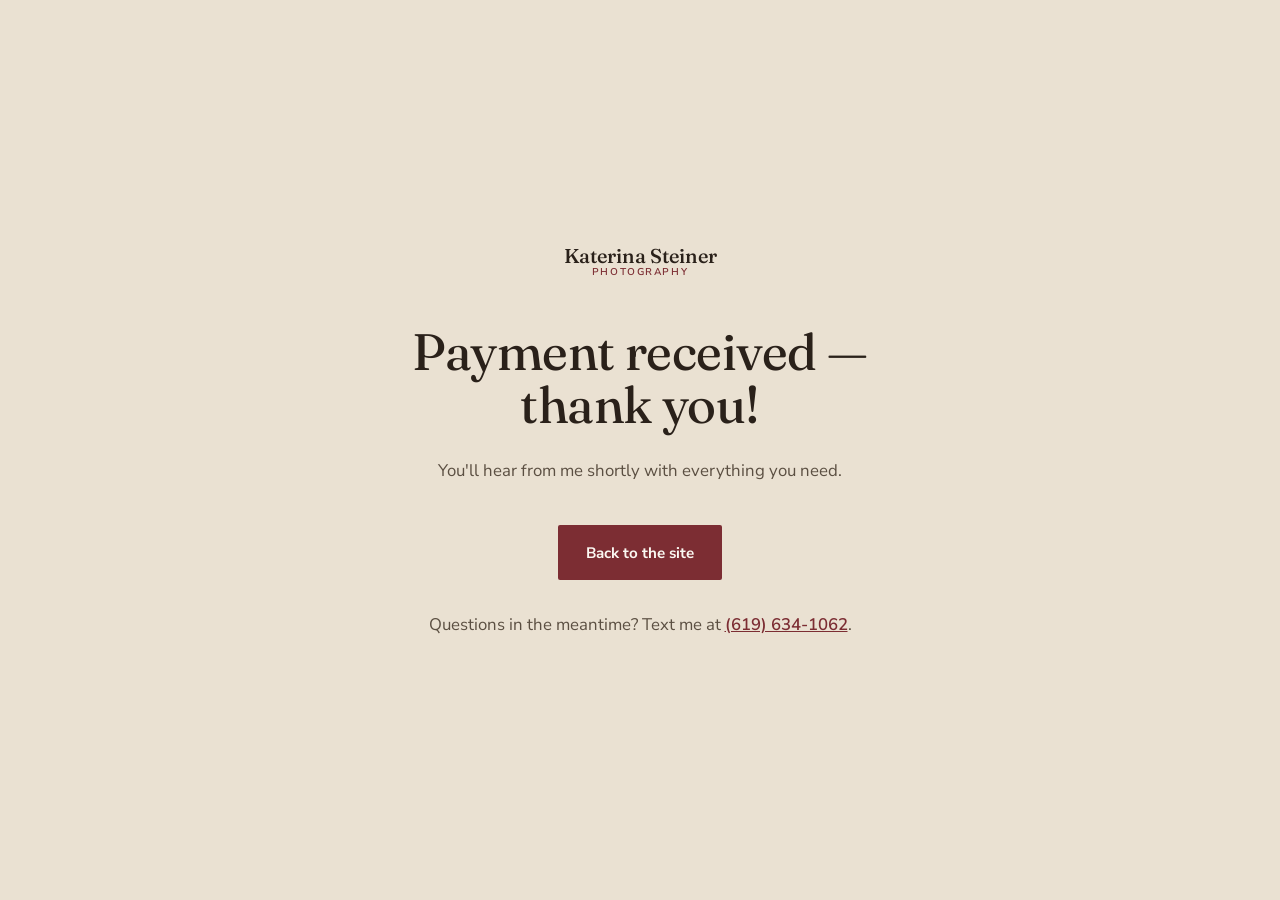
==== thank-you.html @ 96a6d62e "Add Meta Pixel, Lead event on inquiries, and post-payment thank-you page Pixel 1720351159159605 fire" ====
<!DOCTYPE html>
<html lang="en">
<head>
<meta charset="UTF-8">
<meta name="viewport" content="width=device-width, initial-scale=1.0">
<title>Thank you — Katerina Steiner Photography</title>
<meta name="robots" content="noindex">
<link rel="preconnect" href="https://fonts.googleapis.com">
<link rel="preconnect" href="https://fonts.gstatic.com" crossorigin>
<link href="https://fonts.googleapis.com/css2?family=Fraunces:ital,opsz,wght@0,9..144,340;0,9..144,440;0,9..144,560;1,9..144,440;1,9..144,500&family=Nunito+Sans:ital,wght@0,400;0,500;0,600;0,700;0,800;1,500&display=swap" rel="stylesheet">
<link rel="stylesheet" href="css/style.css">
<style>
  .thanks {
    min-height: 100vh;
    display: flex;
    align-items: center;
    justify-content: center;
    text-align: center;
    padding: clamp(2rem, 6vw, 4rem) 0;
  }
  .thanks-inner { max-width: 38rem; }
  .thanks .wordmark { display: inline-flex; margin-bottom: clamp(2rem, 5vw, 3rem); }
  .thanks h1 { font-size: clamp(2rem, 5vw, 3.2rem); font-weight: 440; }
  .thanks p { color: var(--ink-soft); font-size: 1.05rem; }
  .thanks .btn { margin-top: 1.5rem; }
  .thanks-contact { margin-top: 2rem; font-size: 0.9rem; }
  .thanks-contact a { color: var(--berry); font-weight: 600; }
</style>
<!-- Meta Pixel — skipped on localhost so previews never send events -->
<script>
(function () {
  var params = new URLSearchParams(location.search);
  var item = params.get('item') || '';
  var value = Number(params.get('v')) || 0;
  var isLocal = /^(localhost|127\.)/.test(location.hostname);

  // Reloading this page must not report a second sale, so remember that
  // this exact purchase already fired for this browser session.
  var dedupKey = 'purchase_fired:' + location.search;
  var alreadyFired = false;
  try { alreadyFired = sessionStorage.getItem(dedupKey) === '1'; } catch (e) {}

  var firePurchase = value > 0 && !alreadyFired;

  // Exposed for local testing only; harmless in production.
  window.__pixelPlan = { item: item, value: value, wouldFire: !isLocal && firePurchase };

  if (!isLocal) {
    !function(f,b,e,v,n,t,s){if(f.fbq)return;n=f.fbq=function(){n.callMethod?
    n.callMethod.apply(n,arguments):n.queue.push(arguments)};if(!f._fbq)f._fbq=n;
    n.push=n;n.loaded=!0;n.version='2.0';n.queue=[];t=b.createElement(e);t.async=!0;
    t.src=v;s=b.getElementsByTagName(e)[0];s.parentNode.insertBefore(t,s)}(window,
    document,'script','https://connect.facebook.net/en_US/fbevents.js');
    fbq('init', '1720351159159605');
    fbq('track', 'PageView');
    if (firePurchase) {
      fbq('track', 'Purchase', { value: value, currency: 'USD', content_name: item || 'payment' });
      try { sessionStorage.setItem(dedupKey, '1'); } catch (e) {}
    }
  }
})();
</script>
<noscript><img height="1" width="1" style="display:none" alt=""
  src="https://www.facebook.com/tr?id=1720351159159605&ev=PageView&noscript=1"></noscript>
</head>
<body>

<main class="thanks">
  <div class="wrap thanks-inner">
    <a href="/" class="wordmark">Katerina Steiner<span>Photography</span></a>
    <h1 id="thanks-heading">Payment received — thank you!</h1>
    <p id="thanks-copy">You'll hear from me shortly with everything you need.</p>
    <a href="/" class="btn btn-primary">Back to the site</a>
    <p class="thanks-contact">Questions in the meantime? Text me at <a href="tel:+16196341062">(619) 634-1062</a>.</p>
  </div>
</main>

<script>
(function () {
  var item = new URLSearchParams(location.search).get('item') || '';
  var heading = document.getElementById('thanks-heading');
  var copy = document.getElementById('thanks-copy');

  if (item === 'retainer') {
    heading.textContent = 'Your date is held.';
    copy.textContent = "Thank you — your $100 retainer is in, and it counts toward your package. When baby arrives, text me at (619) 634-1062 and I'll confirm your session day within 24 hours. The remaining balance is due the day before your session.";
  } else if (item === 'fresh48' || item === 'standard' || item === 'premium') {
    heading.textContent = 'Thank you for your gift.';
    copy.textContent = "Your gift certificate is on its way — I'll email it within 24 hours, ready to print or forward. If you added the printed certificate, it goes in the mail within 2 business days.";
  }
})();
</script>

</body>
</html>
---- css/style.css ----
/* ============================================
   Tokens
   ============================================ */
:root {
  --linen: #EAE1D2;
  --linen-deep: #DED2BC;
  --card: #FBF8F2;
  --ink: #2A211A;
  --ink-soft: #5B4F42;
  --berry: #7C2D33;
  --berry-deep: #5E2027;
  --sage: #767F5C;
  --blush: #D9B8AE;

  --font-display: "Fraunces", "Iowan Old Style", serif;
  --font-body: "Nunito Sans", sans-serif;

  --wrap: 1180px;
  --gap: clamp(1.25rem, 3vw, 2.5rem);

  --ease: cubic-bezier(.22,.61,.36,1);
}

* { box-sizing: border-box; }
html { scroll-behavior: smooth; }

@media (prefers-reduced-motion: reduce) {
  html { scroll-behavior: auto; }
  *, *::before, *::after { animation-duration: 0.001ms !important; transition-duration: 0.001ms !important; }
}

body {
  margin: 0;
  background: var(--linen);
  color: var(--ink);
  font-family: var(--font-body);
  font-size: 17px;
  line-height: 1.6;
  -webkit-font-smoothing: antialiased;
}

img { max-width: 100%; display: block; }

.wrap {
  max-width: var(--wrap);
  margin: 0 auto;
  padding: 0 clamp(1.25rem, 4vw, 3rem);
}

a { color: inherit; }

.skip-link {
  position: absolute;
  left: -999px;
  top: 0;
  background: var(--ink);
  color: var(--card);
  padding: 0.75rem 1.25rem;
  z-index: 200;
}
.skip-link:focus {
  left: 1rem;
  top: 1rem;
}

:focus-visible {
  outline: 2px solid var(--berry);
  outline-offset: 3px;
}

h1, h2, h3 {
  font-family: var(--font-display);
  font-weight: 560;
  letter-spacing: -0.01em;
  margin: 0 0 0.5em;
  color: var(--ink);
}

h1 { font-size: clamp(2.4rem, 5.6vw, 4.4rem); line-height: 1.03; font-weight: 440; }
h2 { font-size: clamp(1.9rem, 3.6vw, 2.9rem); line-height: 1.12; }
h3 { font-size: 1.35rem; line-height: 1.25; }

p { margin: 0 0 1em; }

.eyebrow {
  font-family: var(--font-body);
  font-weight: 700;
  text-transform: uppercase;
  letter-spacing: 0.14em;
  font-size: 0.78rem;
  color: var(--berry);
  margin: 0 0 0.9em;
}
.eyebrow-light { color: var(--blush); }

/* ============================================
   Buttons
   ============================================ */
.btn {
  display: inline-flex;
  align-items: center;
  gap: 0.5em;
  padding: 0.9rem 1.7rem;
  border-radius: 2px;
  font-family: var(--font-body);
  font-weight: 700;
  font-size: 0.95rem;
  text-decoration: none;
  border: 1px solid transparent;
  cursor: pointer;
  transition: transform 0.35s var(--ease), background 0.25s var(--ease), color 0.25s var(--ease), border-color 0.25s var(--ease);
}
.btn:hover { transform: translateY(-2px); }

.btn-primary {
  background: var(--berry);
  color: var(--card);
}
.btn-primary:hover { background: var(--berry-deep); }

.btn-ghost {
  background: transparent;
  color: var(--ink);
  border-color: currentColor;
}
.btn-ghost:hover { background: var(--ink); color: var(--card); }

.btn-block { width: 100%; justify-content: center; }

/* ============================================
   Header
   ============================================ */
.site-header {
  position: fixed;
  top: 0; left: 0; right: 0;
  z-index: 100;
  padding: 1.1rem 0;
  transition: background 0.4s var(--ease), padding 0.4s var(--ease), box-shadow 0.4s var(--ease);
}
.site-header.is-scrolled {
  background: rgba(251, 248, 242, 0.92);
  backdrop-filter: blur(10px);
  padding: 0.7rem 0;
  box-shadow: 0 1px 0 rgba(42,33,26,0.08);
}

.header-inner {
  display: flex;
  align-items: center;
  justify-content: space-between;
  gap: 1rem;
}

.wordmark {
  font-family: var(--font-display);
  font-weight: 500;
  font-size: 1.25rem;
  text-decoration: none;
  color: inherit;
  display: flex;
  flex-direction: column;
  line-height: 1.15;
}
.wordmark span {
  font-family: var(--font-body);
  font-weight: 600;
  font-size: 0.62rem;
  text-transform: uppercase;
  letter-spacing: 0.16em;
  color: var(--berry);
}

.main-nav {
  display: flex;
  align-items: center;
  gap: 2rem;
}
.main-nav a {
  text-decoration: none;
  font-weight: 600;
  font-size: 0.92rem;
  color: var(--ink-soft);
  transition: color 0.2s var(--ease);
}
.main-nav a:hover { color: var(--berry); }
.main-nav a.nav-cta {
  color: var(--card);
  background: var(--ink);
  padding: 0.55rem 1.1rem;
  border-radius: 2px;
}
.main-nav a.nav-cta:hover { background: var(--berry); }

.nav-toggle {
  display: none;
  flex-direction: column;
  justify-content: center;
  gap: 5px;
  width: 42px;
  height: 42px;
  background: none;
  border: none;
  cursor: pointer;
}
.nav-toggle span {
  display: block;
  height: 2px;
  background: var(--ink);
  border-radius: 2px;
  transition: transform 0.3s var(--ease), opacity 0.3s var(--ease);
}

@media (max-width: 860px) {
  .nav-toggle { display: flex; }
  .main-nav {
    position: fixed;
    inset: 0 0 0 auto;
    width: min(78vw, 320px);
    height: 100vh;
    background: var(--card);
    flex-direction: column;
    align-items: flex-start;
    justify-content: center;
    gap: 1.6rem;
    padding: 2rem clamp(1.5rem, 6vw, 2.5rem);
    transform: translateX(100%);
    transition: transform 0.4s var(--ease);
    box-shadow: -8px 0 30px rgba(0,0,0,0.15);
  }
  .main-nav.is-open { transform: translateX(0); }
  .main-nav a { font-size: 1.15rem; }
  .nav-toggle[aria-expanded="true"] span:nth-child(1) { transform: translateY(7px) rotate(45deg); }
  .nav-toggle[aria-expanded="true"] span:nth-child(2) { opacity: 0; }
  .nav-toggle[aria-expanded="true"] span:nth-child(3) { transform: translateY(-7px) rotate(-45deg); }
}

/* ============================================
   Hero
   ============================================ */
.hero {
  position: relative;
  min-height: 100vh;
  display: flex;
  align-items: flex-end;
  overflow: hidden;
}
.hero-media {
  position: absolute;
  inset: 0;
}
.hero-media img {
  width: 100%;
  height: 100%;
  object-fit: cover;
  object-position: 70% 45%;
}
.hero-scrim {
  position: absolute;
  inset: 0;
  background: linear-gradient(0deg, rgba(18,12,8,0.62) 0%, rgba(18,12,8,0.48) 32%, rgba(18,12,8,0.26) 55%, rgba(18,12,8,0.07) 80%, rgba(18,12,8,0) 100%);
}
.hero-content {
  position: relative;
  z-index: 2;
  padding-bottom: clamp(3rem, 8vw, 6rem);
  padding-top: 2.5rem;
  color: var(--card);
  max-width: 760px;
}
.hero-content .eyebrow { color: #F6E4DA; text-shadow: 0 1px 16px rgba(15,10,7,0.6), 0 1px 4px rgba(15,10,7,0.7); }
.hero-content h1 { color: var(--card); text-shadow: 0 4px 24px rgba(15,10,7,0.4); }
.hero-sub {
  font-size: 1.15rem;
  color: rgba(251,248,242,0.88);
  text-shadow: 0 2px 16px rgba(15,10,7,0.45);
  max-width: 46ch;
}
.hero-actions {
  display: flex;
  flex-wrap: wrap;
  gap: 1rem;
  margin-top: 1.6rem;
}
.hero .btn-ghost { color: var(--card); }
.hero .btn-ghost:hover { background: var(--card); color: var(--ink); }

/* reveal-on-load for hero (no JS gating needed, plays immediately) */
.hero .reveal {
  opacity: 0;
  transform: translateY(18px);
  animation: rise 0.9s var(--ease) forwards;
}
.hero .reveal[data-delay="0"] { animation-delay: 0.15s; }
.hero .reveal[data-delay="1"] { animation-delay: 0.32s; }
.hero .reveal[data-delay="2"] { animation-delay: 0.5s; }
.hero .reveal[data-delay="3"] { animation-delay: 0.68s; }

@keyframes rise {
  to { opacity: 1; transform: translateY(0); }
}

/* ============================================
   Scroll reveal (generic, outside hero)
   ============================================ */
.reveal:not(.hero .reveal) {
  opacity: 0;
  transform: translateY(24px);
  transition: opacity 0.8s var(--ease), transform 0.8s var(--ease);
}
.reveal:not(.hero .reveal).is-visible {
  opacity: 1;
  transform: translateY(0);
}
.reveal[data-delay="1"].is-visible { transition-delay: 0.1s; }
.reveal[data-delay="2"].is-visible { transition-delay: 0.2s; }
.reveal[data-delay="3"].is-visible { transition-delay: 0.3s; }
.reveal[data-delay="4"].is-visible { transition-delay: 0.4s; }

/* ============================================
   Intro
   ============================================ */
.intro { padding: clamp(5rem, 10vw, 8rem) 0; }
.intro-grid {
  display: grid;
  grid-template-columns: 1.1fr 0.9fr;
  gap: clamp(2.5rem, 6vw, 5rem);
  align-items: center;
}
.intro-copy p { color: var(--ink-soft); font-size: 1.05rem; }
.intro-lede {
  font-family: var(--font-display);
  font-style: italic;
  font-size: 1.3rem;
  color: var(--ink) !important;
}
.intro-media img {
  border-radius: 3px;
  box-shadow: 0 30px 60px -25px rgba(42,33,26,0.4);
}
@media (max-width: 780px) {
  .intro-grid { grid-template-columns: 1fr; }
  .intro-media { order: -1; max-width: 380px; margin: 0 auto; }
}

.intro-more {
  max-width: 640px;
  margin: 3.5rem auto 0;
}
.intro-more p { color: var(--ink-soft); font-size: 1.05rem; }
.intro-close {
  font-family: var(--font-display);
  font-style: italic;
  font-size: 1.3rem;
  color: var(--ink) !important;
  margin-top: 1.6rem;
}

/* ============================================
   Golden window (signature section)
   ============================================ */
.window {
  background: var(--ink);
  color: var(--card);
  padding: clamp(4.5rem, 10vw, 7rem) 0;
}
.window-heading { color: var(--card); max-width: 18ch; }
.window-sub { color: rgba(251,248,242,0.78); max-width: 62ch; font-size: 1.05rem; }

.timeline { margin-top: 3.5rem; }
.timeline-track {
  position: relative;
  height: 3px;
  background: rgba(251,248,242,0.18);
  border-radius: 2px;
  overflow: hidden;
}
.timeline-fill {
  position: absolute;
  inset: 0;
  width: 0%;
  background: linear-gradient(90deg, var(--blush), var(--berry) 60%, var(--sage));
  transition: width 1.6s var(--ease);
}
.timeline-marks {
  list-style: none;
  margin: 0;
  padding: 0;
  position: relative;
  height: 5.5rem;
}
.timeline-marks li {
  position: absolute;
  left: var(--pos);
  top: 1.4rem;
  transform: translateX(-50%);
  text-align: center;
  min-width: 6rem;
}
.timeline-marks li:first-child { transform: translateX(0); text-align: left; }
.timeline-marks li:last-child { transform: translateX(-100%); text-align: right; }
.timeline-marks .mark {
  position: absolute;
  top: -1.9rem;
  left: 50%;
  transform: translateX(-50%);
  width: 10px;
  height: 10px;
  border-radius: 50%;
  background: var(--card);
}
.timeline-marks li:first-child .mark { left: 0; transform: none; }
.timeline-marks li:last-child .mark { left: auto; right: 0; }
.timeline-marks strong {
  display: block;
  font-family: var(--font-display);
  font-size: 1.05rem;
  font-weight: 500;
}
.timeline-marks small {
  display: block;
  font-size: 0.78rem;
  color: rgba(251,248,242,0.62);
  margin-top: 0.2rem;
}
@media (max-width: 700px) {
  .timeline-marks { height: auto; position: static; display: grid; grid-template-columns: 1fr 1fr; gap: 1.75rem 1rem; margin-top: 1.5rem; }
  .timeline-marks li { position: static; transform: none !important; text-align: left !important; min-width: 0; }
  .timeline-marks .mark { display: none; }
}

/* ============================================
   Services
   ============================================ */
.services { padding: clamp(5rem, 10vw, 8rem) 0 clamp(2rem, 6vw, 3rem); }
.services > .wrap { text-align: center; margin-bottom: clamp(2.5rem, 6vw, 4rem); }
.services h2 { max-width: 26ch; margin-inline: auto; }

.service-block {
  display: grid;
  grid-template-columns: 1fr 1fr;
  align-items: stretch;
  max-width: var(--wrap);
  margin: 0 auto clamp(3rem, 6vw, 4.5rem);
  gap: clamp(2rem, 5vw, 4rem);
  padding: 0 clamp(1.25rem, 4vw, 3rem);
}
.service-block-reverse .service-media { order: 2; }
.service-media img {
  width: 100%;
  height: 100%;
  min-height: 320px;
  object-fit: cover;
  border-radius: 3px;
}
.service-copy { display: flex; flex-direction: column; justify-content: center; }
.service-icon {
  width: 46px; height: 46px;
  color: var(--berry);
  margin-bottom: 1rem;
}
.service-icon svg { width: 100%; height: 100%; }
.service-tag {
  font-family: var(--font-display);
  font-style: italic;
  font-size: 1.15rem;
  color: var(--ink-soft);
}
.service-copy ul {
  margin: 1rem 0 0;
  padding: 0;
  list-style: none;
}
.service-copy li {
  position: relative;
  padding-left: 1.4rem;
  margin-bottom: 0.65rem;
  color: var(--ink-soft);
}
.service-copy li::before {
  content: "";
  position: absolute;
  left: 0; top: 0.55em;
  width: 6px; height: 6px;
  border-radius: 50%;
  background: var(--sage);
}

.pricing-tiers {
  margin-top: 1.4rem;
  display: grid;
  gap: 0.9rem;
}
.tier {
  border: 1px solid rgba(42,33,26,0.16);
  border-radius: 3px;
  padding: 1.1rem 1.3rem;
  background: var(--card);
}
.tier-head {
  display: flex;
  align-items: baseline;
  justify-content: space-between;
  gap: 1rem;
}
.tier-head h4 {
  font-family: var(--font-display);
  font-weight: 500;
  font-size: 1.05rem;
  margin: 0;
  color: var(--ink);
}
.tier-price {
  font-family: var(--font-display);
  font-size: 1.15rem;
  color: var(--berry);
  white-space: nowrap;
}
.tier-detail {
  margin: 0.35rem 0 0;
  font-size: 0.9rem;
  color: var(--ink-soft);
}

.services-note {
  max-width: 640px;
  margin: 0 auto;
  text-align: center;
  padding-top: clamp(2.5rem, 5vw, 3.5rem);
}
.services-note p {
  font-size: 0.88rem;
  color: var(--ink-soft);
  margin-bottom: 0.5em;
}

@media (max-width: 780px) {
  .service-block, .service-block-reverse { grid-template-columns: 1fr; }
  .service-block-reverse .service-media { order: 0; }
}

/* ============================================
   Gift certificates
   ============================================ */
.gifts {
  background: var(--card);
  padding: clamp(5rem, 10vw, 8rem) 0;
  border-top: 1px solid rgba(42,33,26,0.10);
  border-bottom: 1px solid rgba(42,33,26,0.10);
}
.gifts-head { text-align: center; max-width: 40rem; margin: 0 auto; }
.gifts-head h2 { max-width: 18ch; margin-inline: auto; }
.gifts-lede { color: var(--ink-soft); font-size: 1.05rem; margin-bottom: 0; }

.gifts-toolbar {
  margin: clamp(2.5rem, 5vw, 3.5rem) auto 0;
  max-width: 44rem;
  text-align: center;
}
.gifts-choose {
  font-family: var(--font-display);
  font-style: italic;
  font-size: 1.3rem;
  color: var(--ink);
  margin-bottom: 1.1rem;
}

.gifts-delivery {
  margin: 0;
  font-size: 0.95rem;
  color: var(--ink-soft);
  max-width: 52ch;
  margin-inline: auto;
}

.gift-grid {
  display: grid;
  grid-template-columns: repeat(3, 1fr);
  gap: clamp(1rem, 2.5vw, 1.75rem);
  margin-top: clamp(2rem, 4vw, 3rem);
  align-items: stretch;
}
.gift-card {
  position: relative;
  display: flex;
  flex-direction: column;
  border: 1px solid rgba(42,33,26,0.16);
  border-radius: 3px;
  background: var(--linen);
  padding: clamp(1.4rem, 2.5vw, 1.9rem);
}
.gift-card-featured {
  border-color: var(--berry);
  background: #fff;
  box-shadow: 0 24px 50px -30px rgba(42,33,26,0.45);
}
.gift-flag {
  position: absolute;
  top: -0.7rem;
  left: clamp(1.4rem, 2.5vw, 1.9rem);
  background: var(--berry);
  color: var(--card);
  font-size: 0.66rem;
  font-weight: 700;
  text-transform: uppercase;
  letter-spacing: 0.12em;
  padding: 0.3rem 0.65rem;
  border-radius: 2px;
}
.gift-card-head {
  display: flex;
  align-items: baseline;
  justify-content: space-between;
  gap: 0.75rem;
  flex-wrap: wrap;
}
.gift-card-head h3 {
  font-size: 1.2rem;
  font-weight: 500;
  margin: 0;
  flex: 1 1 auto;
}
.gift-price {
  margin: 0;
  font-family: var(--font-display);
  font-size: 1.35rem;
  color: var(--berry);
  white-space: nowrap;
}
.gift-tag {
  font-family: var(--font-display);
  font-style: italic;
  font-size: 1rem;
  color: var(--ink-soft);
  margin: 0.6rem 0 0;
}
.gift-includes {
  list-style: none;
  margin: 1.1rem 0 1.6rem;
  padding: 0;
  flex: 1;
}
.gift-includes li {
  position: relative;
  padding-left: 1.4rem;
  margin-bottom: 0.55rem;
  font-size: 0.95rem;
  color: var(--ink-soft);
}
.gift-includes li::before {
  content: "";
  position: absolute;
  left: 0; top: 0.55em;
  width: 6px; height: 6px;
  border-radius: 50%;
  background: var(--sage);
}
.gift-buy { margin-top: auto; }
.gift-addon {
  margin: 0.6rem 0 0;
  font-size: 0.8rem;
  color: var(--ink-soft);
  text-align: center;
}
.gift-buy.is-unconfigured {
  background: rgba(42,33,26,0.28);
  cursor: not-allowed;
}
.gift-buy.is-unconfigured:hover { transform: none; background: rgba(42,33,26,0.28); }

.gifts-fineprint {
  max-width: 44rem;
  margin: clamp(2.25rem, 5vw, 3rem) auto 0;
  text-align: center;
}
.gifts-fineprint ul {
  list-style: none;
  margin: 0;
  padding: 0;
  display: flex;
  flex-wrap: wrap;
  justify-content: center;
  gap: 0.4rem 1.5rem;
}
.gifts-fineprint li {
  position: relative;
  padding-left: 1.2rem;
  font-size: 0.88rem;
  color: var(--ink-soft);
}
.gifts-fineprint li::before {
  content: "✓";
  position: absolute;
  left: 0;
  color: var(--sage);
  font-weight: 700;
}
.gifts-help {
  margin: 1.25rem 0 0;
  font-size: 0.9rem;
  color: var(--ink-soft);
}
.gifts-help a { color: var(--berry); font-weight: 600; }

@media (max-width: 900px) {
  .gift-grid { grid-template-columns: 1fr; max-width: 30rem; margin-inline: auto; }
}
@media (max-width: 560px) {
  .gifts-fineprint ul { flex-direction: column; align-items: flex-start; text-align: left; }
}

/* ============================================
   Gallery (magazine spreads)
   ============================================ */
.gallery { padding: clamp(2rem, 6vw, 3rem) 0 clamp(5rem, 10vw, 8rem); }
.gallery > .wrap { text-align: center; margin-bottom: clamp(2.5rem, 6vw, 4rem); }
.gallery h2 { max-width: 26ch; margin-inline: auto; }

.spread {
  max-width: 760px;
  margin: 0 auto clamp(3.5rem, 7vw, 6rem);
  padding: 0 clamp(1.25rem, 4vw, 3rem);
}
.spread img {
  width: 100%;
  border-radius: 3px;
  box-shadow: 0 40px 70px -35px rgba(42,33,26,0.45);
}
.spread figcaption {
  margin-top: 1rem;
  font-size: 0.95rem;
  color: var(--ink-soft);
  text-align: center;
}
.spread figcaption span {
  font-family: var(--font-display);
  font-style: italic;
  color: var(--ink);
  font-size: 1.05rem;
}

/* ============================================
   Process
   ============================================ */
.process { background: var(--linen-deep); padding: clamp(5rem, 10vw, 8rem) 0; }
.process h2 { max-width: 20ch; }
.process-list {
  list-style: none;
  margin: 3rem 0 0;
  padding: 0;
  display: grid;
  gap: 0;
}
.process-list li {
  display: grid;
  grid-template-columns: 4.5rem 1fr;
  gap: 1.5rem;
  padding: 1.6rem 0;
  border-top: 1px solid rgba(42,33,26,0.14);
}
.process-list li:last-child { border-bottom: 1px solid rgba(42,33,26,0.14); }
.step-index {
  font-family: var(--font-display);
  font-size: 1.6rem;
  font-weight: 400;
  color: var(--berry);
}
.process-list h3 { margin-bottom: 0.25rem; }
.process-list p { color: var(--ink-soft); margin: 0; max-width: 56ch; }
.step-cta {
  margin-top: 1rem;
  padding: 0.7rem 1.3rem;
  font-size: 0.88rem;
}

/* ============================================
   Testimonials
   ============================================ */
.testimonials { padding: clamp(4.5rem, 9vw, 7rem) 0; }
.testimonials-grid {
  display: grid;
  grid-template-columns: 1fr 1fr;
  gap: clamp(2rem, 5vw, 4rem);
}
.testimonials blockquote {
  margin: 0;
  padding: 0;
}
.testimonials p {
  font-family: var(--font-display);
  font-style: italic;
  font-size: clamp(1.15rem, 2.2vw, 1.4rem);
  line-height: 1.45;
  color: var(--ink);
}
.testimonials cite {
  display: block;
  margin-top: 1rem;
  font-style: normal;
  font-size: 0.82rem;
  color: var(--ink-soft);
  font-weight: 600;
}
@media (max-width: 780px) {
  .testimonials-grid { grid-template-columns: 1fr; gap: 2.5rem; }
}

/* ============================================
   Contact
   ============================================ */
.contact { background: var(--ink); color: var(--card); padding: clamp(5rem, 10vw, 8rem) 0; }
.contact-grid {
  display: grid;
  grid-template-columns: 1fr 1fr;
  gap: clamp(2.5rem, 6vw, 5rem);
}
.contact h2 { color: var(--card); max-width: 16ch; }
.contact-copy p { color: rgba(251,248,242,0.78); max-width: 44ch; }
.contact-copy .eyebrow { color: var(--blush); }

.contact-details {
  margin: 2rem 0 0;
  display: grid;
  gap: 1.1rem;
}
.contact-details div { display: flex; flex-direction: column; gap: 0.2rem; }
.contact-details dt {
  font-size: 0.72rem;
  text-transform: uppercase;
  letter-spacing: 0.12em;
  color: rgba(251,248,242,0.55);
}
.contact-details dd { margin: 0; font-size: 1.05rem; }
.contact-details a { text-decoration: none; border-bottom: 1px solid var(--berry); }
.contact-details a:hover { color: var(--blush); }

.contact-form {
  background: var(--card);
  color: var(--ink);
  padding: clamp(1.75rem, 4vw, 2.5rem);
  border-radius: 4px;
}
.field-row { margin-bottom: 1.1rem; }
.field-row label {
  display: block;
  font-size: 0.82rem;
  font-weight: 700;
  margin-bottom: 0.4rem;
  color: var(--ink-soft);
}
.field-row input,
.field-row select,
.field-row textarea {
  width: 100%;
  font-family: var(--font-body);
  font-size: 0.98rem;
  padding: 0.75rem 0.85rem;
  border: 1px solid rgba(42,33,26,0.22);
  border-radius: 2px;
  background: #fff;
  color: var(--ink);
}
.field-row input:focus,
.field-row select:focus,
.field-row textarea:focus {
  outline: 2px solid var(--berry);
  outline-offset: 1px;
}
.form-note {
  margin: 0.9rem 0 0;
  font-size: 0.8rem;
  color: var(--ink-soft);
  text-align: center;
}
.form-note a { color: var(--berry); font-weight: 700; }
.form-note-error { color: var(--berry); font-weight: 600; }
.contact-form button[disabled] { opacity: 0.6; cursor: progress; }
.contact-form button[disabled]:hover { transform: none; }
@media (max-width: 780px) {
  .contact-grid { grid-template-columns: 1fr; }
}

/* ============================================
   Footer
   ============================================ */
.site-footer { background: var(--linen-deep); padding: clamp(3rem, 6vw, 4rem) 0 1.5rem; }
.footer-inner {
  display: flex;
  flex-wrap: wrap;
  justify-content: space-between;
  gap: 2rem;
  padding-bottom: 2.5rem;
  border-bottom: 1px solid rgba(42,33,26,0.16);
}
.footer-brand p:last-child { color: var(--ink-soft); font-size: 0.92rem; margin-top: 0.5rem; }
.footer-links { display: flex; flex-wrap: wrap; gap: 1.6rem; align-items: center; }
.footer-links a { text-decoration: none; font-weight: 600; font-size: 0.92rem; color: var(--ink-soft); }
.footer-links a:hover { color: var(--berry); }
.footer-bottom { padding-top: 1.5rem; }
.footer-bottom p { margin: 0; font-size: 0.8rem; color: var(--ink-soft); }
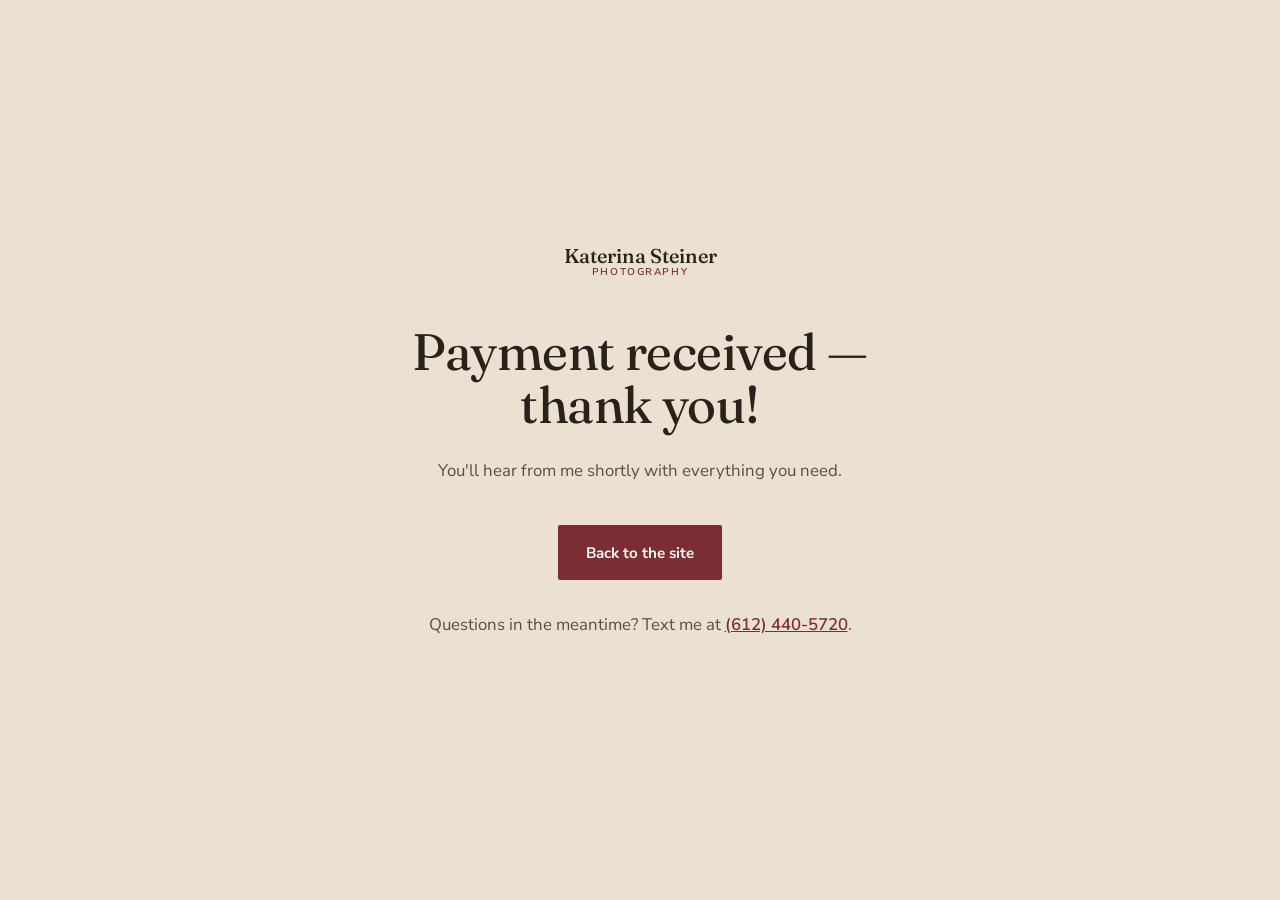
==== commit d2bbea26: "Update phone number to (612) 440-5720 Replaces (619) 634-1062 everywhere: contact section, form note" ====
--- a/thank-you.html
+++ b/thank-you.html
@@ -71,7 +71,7 @@
     <h1 id="thanks-heading">Payment received — thank you!</h1>
     <p id="thanks-copy">You'll hear from me shortly with everything you need.</p>
     <a href="/" class="btn btn-primary">Back to the site</a>
-    <p class="thanks-contact">Questions in the meantime? Text me at <a href="tel:+16196341062">(619) 634-1062</a>.</p>
+    <p class="thanks-contact">Questions in the meantime? Text me at <a href="tel:+16124405720">(612) 440-5720</a>.</p>
   </div>
 </main>
 
@@ -81,9 +81,15 @@
   var heading = document.getElementById('thanks-heading');
   var copy = document.getElementById('thanks-copy');
 
-  if (item === 'retainer') {
+  if (item === 'session') {
+    heading.textContent = "You're booked and paid in full.";
+    copy.textContent = "Thank you! When baby arrives, text me at (612) 440-5720 and I'll confirm your session day within 24 hours. There's nothing more to pay before your session.";
+  } else if (item === 'balance') {
+    heading.textContent = 'Payment received — thank you!';
+    copy.textContent = "You're all set. I'll confirm everything by text shortly — and if this was your remaining balance, there's nothing more to do before your session.";
+  } else if (item === 'retainer') {
     heading.textContent = 'Your date is held.';
-    copy.textContent = "Thank you — your $100 retainer is in, and it counts toward your package. When baby arrives, text me at (619) 634-1062 and I'll confirm your session day within 24 hours. The remaining balance is due the day before your session.";
+    copy.textContent = "Thank you — your $100 retainer is in, and it counts toward your package. When baby arrives, text me at (612) 440-5720 and I'll confirm your session day within 24 hours. The remaining balance is due the day before your session.";
   } else if (item === 'fresh48' || item === 'standard' || item === 'premium') {
     heading.textContent = 'Thank you for your gift.';
     copy.textContent = "Your gift certificate is on its way — I'll email it within 24 hours, ready to print or forward. If you added the printed certificate, it goes in the mail within 2 business days.";
--- a/css/style.css
+++ b/css/style.css
@@ -520,6 +520,23 @@
   font-size: 0.9rem;
   color: var(--ink-soft);
 }
+.tier-actions {
+  display: flex;
+  flex-wrap: wrap;
+  gap: 0.5rem;
+  margin-top: 0.9rem;
+}
+.tier-btn {
+  padding: 0.55rem 0.95rem;
+  font-size: 0.8rem;
+}
+.tier-btn.is-unconfigured {
+  background: rgba(42,33,26,0.28);
+  border-color: transparent;
+  color: var(--card);
+  cursor: not-allowed;
+}
+.tier-btn.is-unconfigured:hover { transform: none; background: rgba(42,33,26,0.28); }
 
 .services-note {
   max-width: 640px;
@@ -766,11 +783,25 @@
 }
 .process-list h3 { margin-bottom: 0.25rem; }
 .process-list p { color: var(--ink-soft); margin: 0; max-width: 56ch; }
+.step-actions {
+  display: flex;
+  flex-wrap: wrap;
+  gap: 0.75rem;
+}
 .step-cta {
   margin-top: 1rem;
   padding: 0.7rem 1.3rem;
   font-size: 0.88rem;
 }
+.step-actions .step-cta { margin-top: 0; }
+.step-actions { margin-top: 1rem; }
+.step-cta.is-unconfigured {
+  background: rgba(42,33,26,0.28);
+  border-color: transparent;
+  color: var(--card);
+  cursor: not-allowed;
+}
+.step-cta.is-unconfigured:hover { transform: none; background: rgba(42,33,26,0.28); }
 
 /* ============================================
    Testimonials
